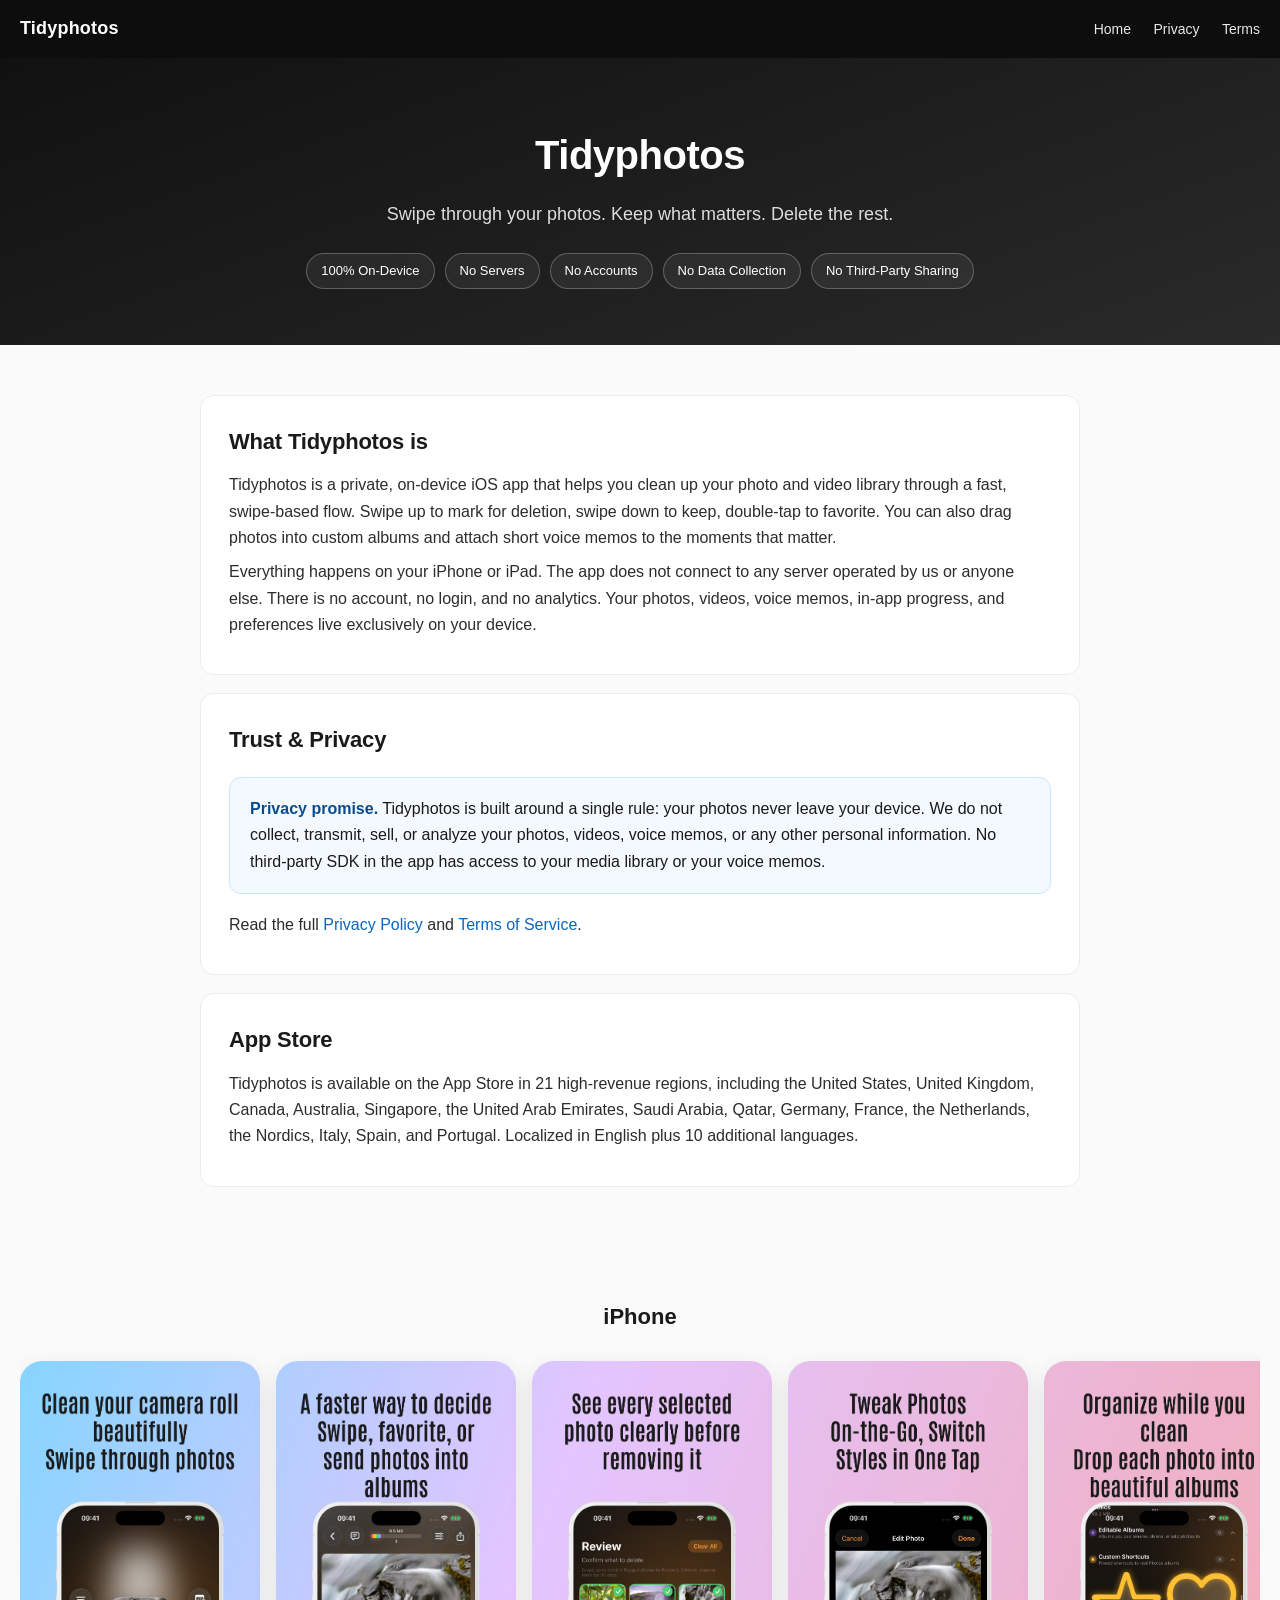
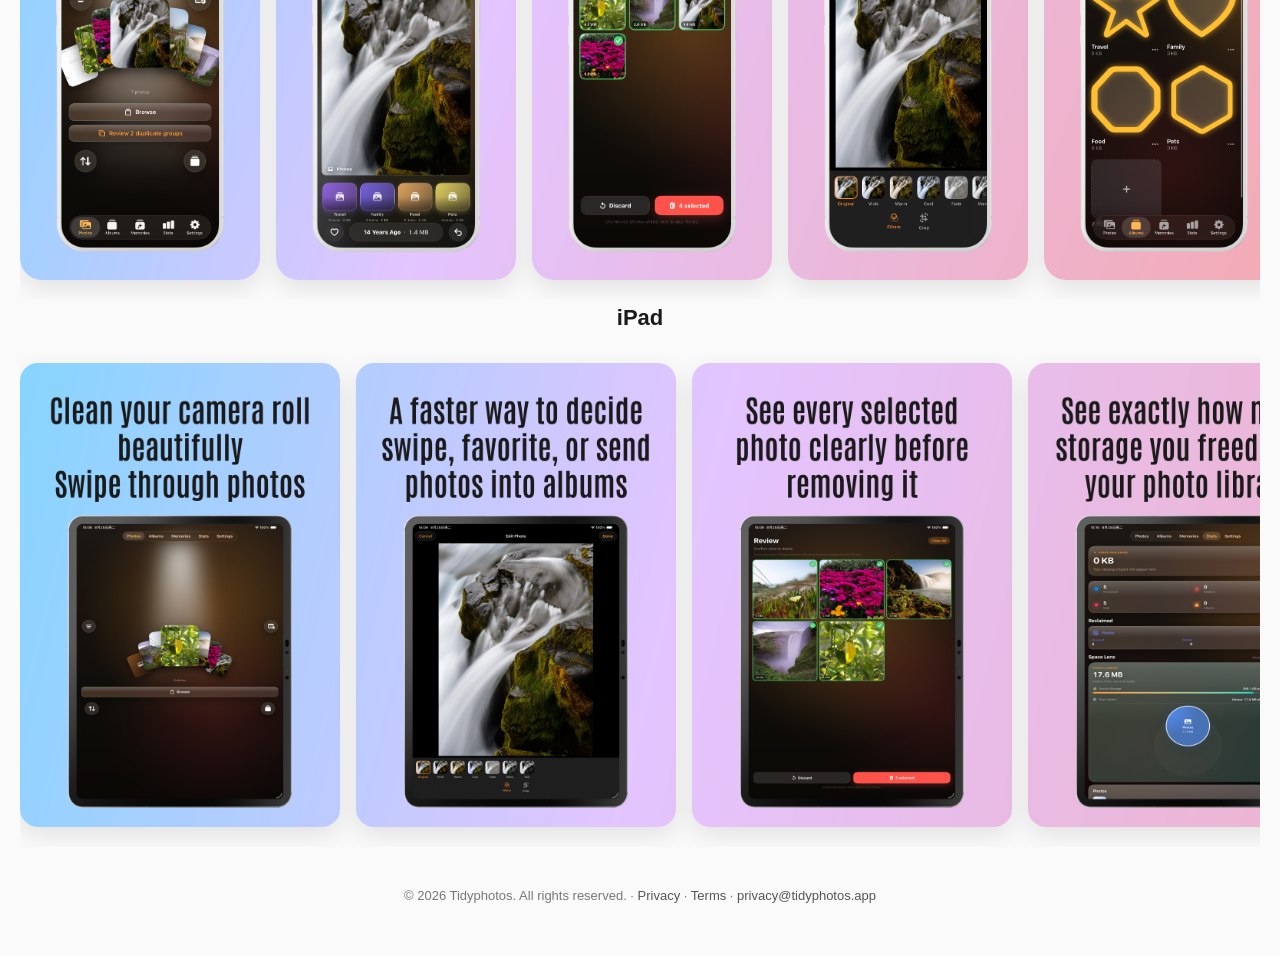
==== index.html @ f94b78f0 "Initial public site: landing, privacy policy, terms, App Store screenshots" ====
<!doctype html>
<html lang="en">
<head>
<meta charset="utf-8">
<meta name="viewport" content="width=device-width, initial-scale=1">
<title>Tidyphotos — 100% On-Device Photo Cleanup for iOS</title>
<meta name="description" content="Tidyphotos is a private, on-device iOS photo and video cleanup app. No servers, no accounts, no data collection, no third-party sharing.">
<link rel="stylesheet" href="styles.css">
</head>
<body>

<nav class="nav">
  <div class="brand">Tidyphotos</div>
  <div class="links">
    <a href="index.html">Home</a>
    <a href="privacy.html">Privacy</a>
    <a href="terms.html">Terms</a>
  </div>
</nav>

<section class="hero">
  <h1>Tidyphotos</h1>
  <div class="sub">Swipe through your photos. Keep what matters. Delete the rest.</div>
  <div class="badges">
    <span class="badge">100% On-Device</span>
    <span class="badge">No Servers</span>
    <span class="badge">No Accounts</span>
    <span class="badge">No Data Collection</span>
    <span class="badge">No Third-Party Sharing</span>
  </div>
</section>

<main class="wrap">

  <section class="block">
    <h2>What Tidyphotos is</h2>
    <p>Tidyphotos is a private, on-device iOS app that helps you clean up your photo and video library through a fast, swipe-based flow. Swipe up to mark for deletion, swipe down to keep, double-tap to favorite. You can also drag photos into custom albums and attach short voice memos to the moments that matter.</p>
    <p>Everything happens on your iPhone or iPad. The app does not connect to any server operated by us or anyone else. There is no account, no login, and no analytics. Your photos, videos, voice memos, in-app progress, and preferences live exclusively on your device.</p>
  </section>

  <section class="block">
    <h2>Trust &amp; Privacy</h2>
    <div class="callout">
      <strong>Privacy promise.</strong> Tidyphotos is built around a single rule: your photos never leave your device. We do not collect, transmit, sell, or analyze your photos, videos, voice memos, or any other personal information. No third-party SDK in the app has access to your media library or your voice memos.
    </div>
    <p>Read the full <a href="privacy.html">Privacy Policy</a> and <a href="terms.html">Terms of Service</a>.</p>
  </section>

  <section class="block">
    <h2>App Store</h2>
    <p>Tidyphotos is available on the App Store in 21 high-revenue regions, including the United States, United Kingdom, Canada, Australia, Singapore, the United Arab Emirates, Saudi Arabia, Qatar, Germany, France, the Netherlands, the Nordics, Italy, Spain, and Portugal. Localized in English plus 10 additional languages.</p>
  </section>

</main>

<section class="gallery">
  <h2>iPhone</h2>
  <div class="row">
    <img src="apple-store/iphone/1.png" alt="Tidyphotos iPhone screenshot 1">
    <img src="apple-store/iphone/2.png" alt="Tidyphotos iPhone screenshot 2">
    <img src="apple-store/iphone/3.png" alt="Tidyphotos iPhone screenshot 3">
    <img src="apple-store/iphone/4.png" alt="Tidyphotos iPhone screenshot 4">
    <img src="apple-store/iphone/5.png" alt="Tidyphotos iPhone screenshot 5">
    <img src="apple-store/iphone/6.png" alt="Tidyphotos iPhone screenshot 6">
    <img src="apple-store/iphone/7.png" alt="Tidyphotos iPhone screenshot 7">
    <img src="apple-store/iphone/8.png" alt="Tidyphotos iPhone screenshot 8">
    <img src="apple-store/iphone/9.png" alt="Tidyphotos iPhone screenshot 9">
    <img src="apple-store/iphone/10.png" alt="Tidyphotos iPhone screenshot 10">
  </div>

  <h2>iPad</h2>
  <div class="row ipad">
    <img src="apple-store/ipad/Chongshan-screen-01.png" alt="Tidyphotos iPad screenshot 1">
    <img src="apple-store/ipad/Chongshan-screen-02.png" alt="Tidyphotos iPad screenshot 2">
    <img src="apple-store/ipad/Chongshan-screen-03.png" alt="Tidyphotos iPad screenshot 3">
    <img src="apple-store/ipad/Chongshan-screen-04.png" alt="Tidyphotos iPad screenshot 4">
    <img src="apple-store/ipad/Chongshan-screen-05.png" alt="Tidyphotos iPad screenshot 5">
    <img src="apple-store/ipad/Chongshan-screen-06.png" alt="Tidyphotos iPad screenshot 6">
  </div>
</section>

<footer>
  &copy; 2026 Tidyphotos. All rights reserved.
  &middot; <a href="privacy.html">Privacy</a>
  &middot; <a href="terms.html">Terms</a>
  &middot; <a href="mailto:privacy@tidyphotos.app">privacy@tidyphotos.app</a>
</footer>

</body>
</html>
---- styles.css ----
/* ===== Base ===== */
* { box-sizing: border-box; margin: 0; padding: 0; }
html { -webkit-text-size-adjust: 100%; }
body {
  font-family: -apple-system, BlinkMacSystemFont, "SF Pro Text", "Helvetica Neue", Arial, sans-serif;
  font-size: 16px;
  line-height: 1.65;
  color: #1a1a1a;
  background: #fafafa;
}
a { color: #0a66c2; text-decoration: none; }
a:hover { text-decoration: underline; }
img { max-width: 100%; height: auto; display: block; }

/* ===== Layout ===== */
.wrap { max-width: 920px; margin: 0 auto; padding: 32px 20px 80px; }
.nav {
  background: #0d0d0d;
  color: #fff;
  padding: 14px 20px;
  display: flex;
  align-items: center;
  justify-content: space-between;
}
.nav .brand { font-weight: 700; font-size: 18px; letter-spacing: 0.2px; }
.nav .links a { color: #fff; margin-left: 18px; font-size: 14px; opacity: 0.9; }
.nav .links a:hover { opacity: 1; text-decoration: underline; }

/* ===== Hero (index only) ===== */
.hero {
  background: linear-gradient(160deg, #111 0%, #2a2a2a 100%);
  color: #fff;
  padding: 64px 20px 56px;
  text-align: center;
}
.hero h1 { font-size: 40px; font-weight: 800; letter-spacing: -0.5px; }
.hero .sub { font-size: 18px; opacity: 0.85; margin-top: 12px; }
.hero .badges {
  margin-top: 24px;
  display: inline-flex;
  gap: 10px;
  flex-wrap: wrap;
  justify-content: center;
}
.hero .badge {
  border: 1px solid rgba(255,255,255,0.25);
  border-radius: 999px;
  padding: 6px 14px;
  font-size: 13px;
  background: rgba(255,255,255,0.06);
}

/* ===== Section ===== */
section.block {
  background: #fff;
  border: 1px solid #ececec;
  border-radius: 14px;
  padding: 28px 28px;
  margin-top: 18px;
}
section.block h2 {
  font-size: 22px;
  font-weight: 700;
  margin-bottom: 12px;
  letter-spacing: -0.2px;
}
section.block h3 {
  font-size: 16px;
  font-weight: 700;
  margin-top: 18px;
  margin-bottom: 6px;
}
section.block p { margin: 8px 0; color: #2c2c2c; }
section.block ul { margin: 8px 0 8px 22px; }
section.block li { margin: 6px 0; color: #2c2c2c; }

/* ===== Highlight box ===== */
.callout {
  border: 1px solid #c8e6ff;
  background: #f3f9ff;
  border-radius: 12px;
  padding: 18px 20px;
  margin: 18px 0;
}
.callout strong { color: #084c8d; }

/* ===== Gallery (index only) ===== */
.gallery { padding: 32px 20px 8px; }
.gallery h2 { text-align: center; font-size: 22px; margin-bottom: 18px; }
.gallery .row { display: flex; gap: 16px; overflow-x: auto; padding: 8px 4px 20px; scroll-snap-type: x mandatory; }
.gallery .row img {
  flex: 0 0 auto;
  width: 240px;
  border-radius: 22px;
  box-shadow: 0 8px 24px rgba(0,0,0,0.10);
  scroll-snap-align: start;
}
.gallery .row.ipad img { width: 320px; border-radius: 18px; }

/* ===== Footer ===== */
footer {
  text-align: center;
  color: #777;
  font-size: 13px;
  padding: 30px 20px 50px;
}
footer a { color: #555; }

/* ===== Legal pages niceties ===== */
.legal header.legal-head {
  background: #fff;
  border-bottom: 1px solid #ececec;
  padding: 22px 20px 18px;
}
.legal header.legal-head h1 { font-size: 26px; letter-spacing: -0.3px; }
.legal header.legal-head .meta { color: #777; font-size: 13px; margin-top: 6px; }
.toc { font-size: 14px; }
.toc a { color: #2a2a2a; }
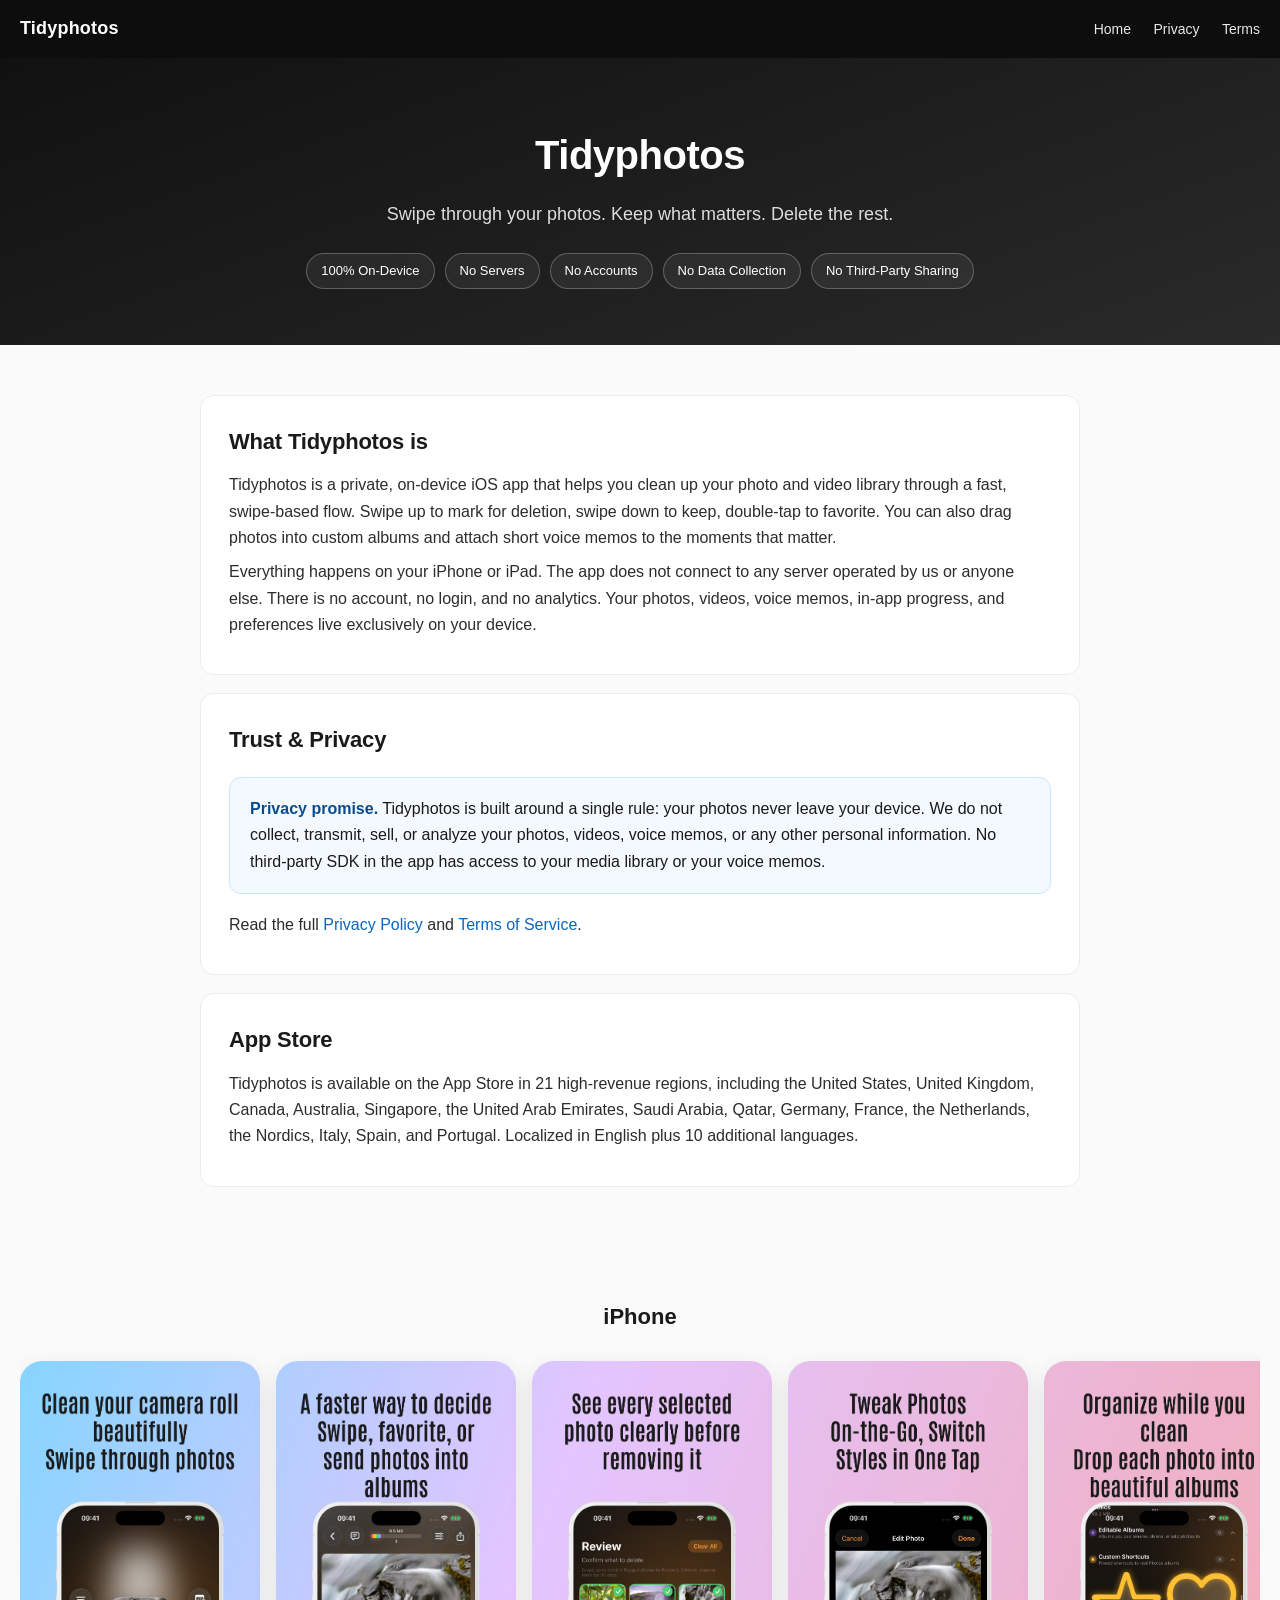
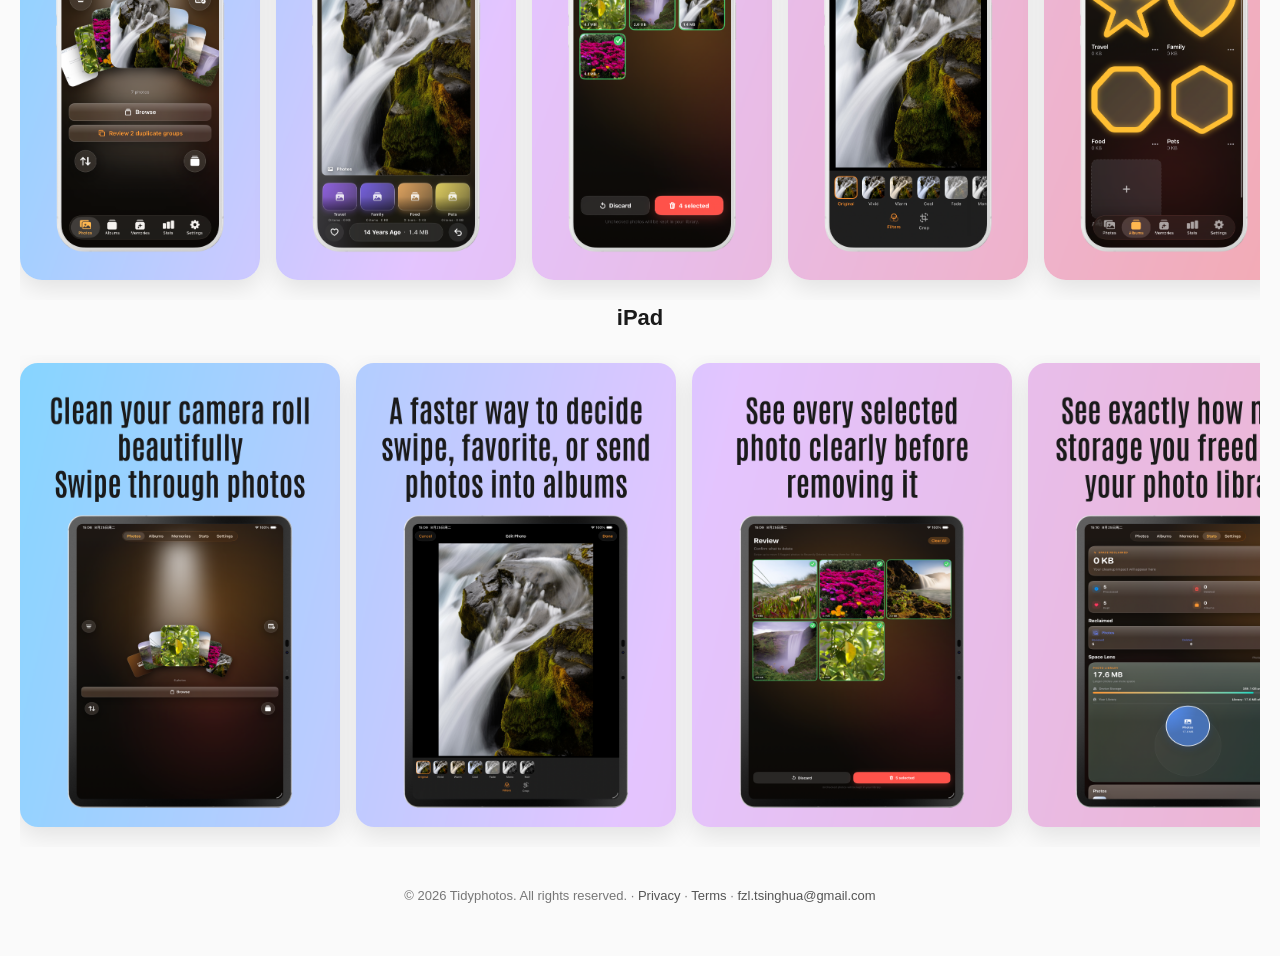
==== commit 83f8cafe: "Replace placeholders with real publisher info: Fu Zhonglin (付忠霖), fzl.tsinghua@gmail.com" ====
--- a/index.html
+++ b/index.html
@@ -83,7 +83,7 @@
   &copy; 2026 Tidyphotos. All rights reserved.
   &middot; <a href="privacy.html">Privacy</a>
   &middot; <a href="terms.html">Terms</a>
-  &middot; <a href="mailto:privacy@tidyphotos.app">privacy@tidyphotos.app</a>
+  &middot; <a href="mailto:fzl.tsinghua@gmail.com">fzl.tsinghua@gmail.com</a>
 </footer>
 
 </body>
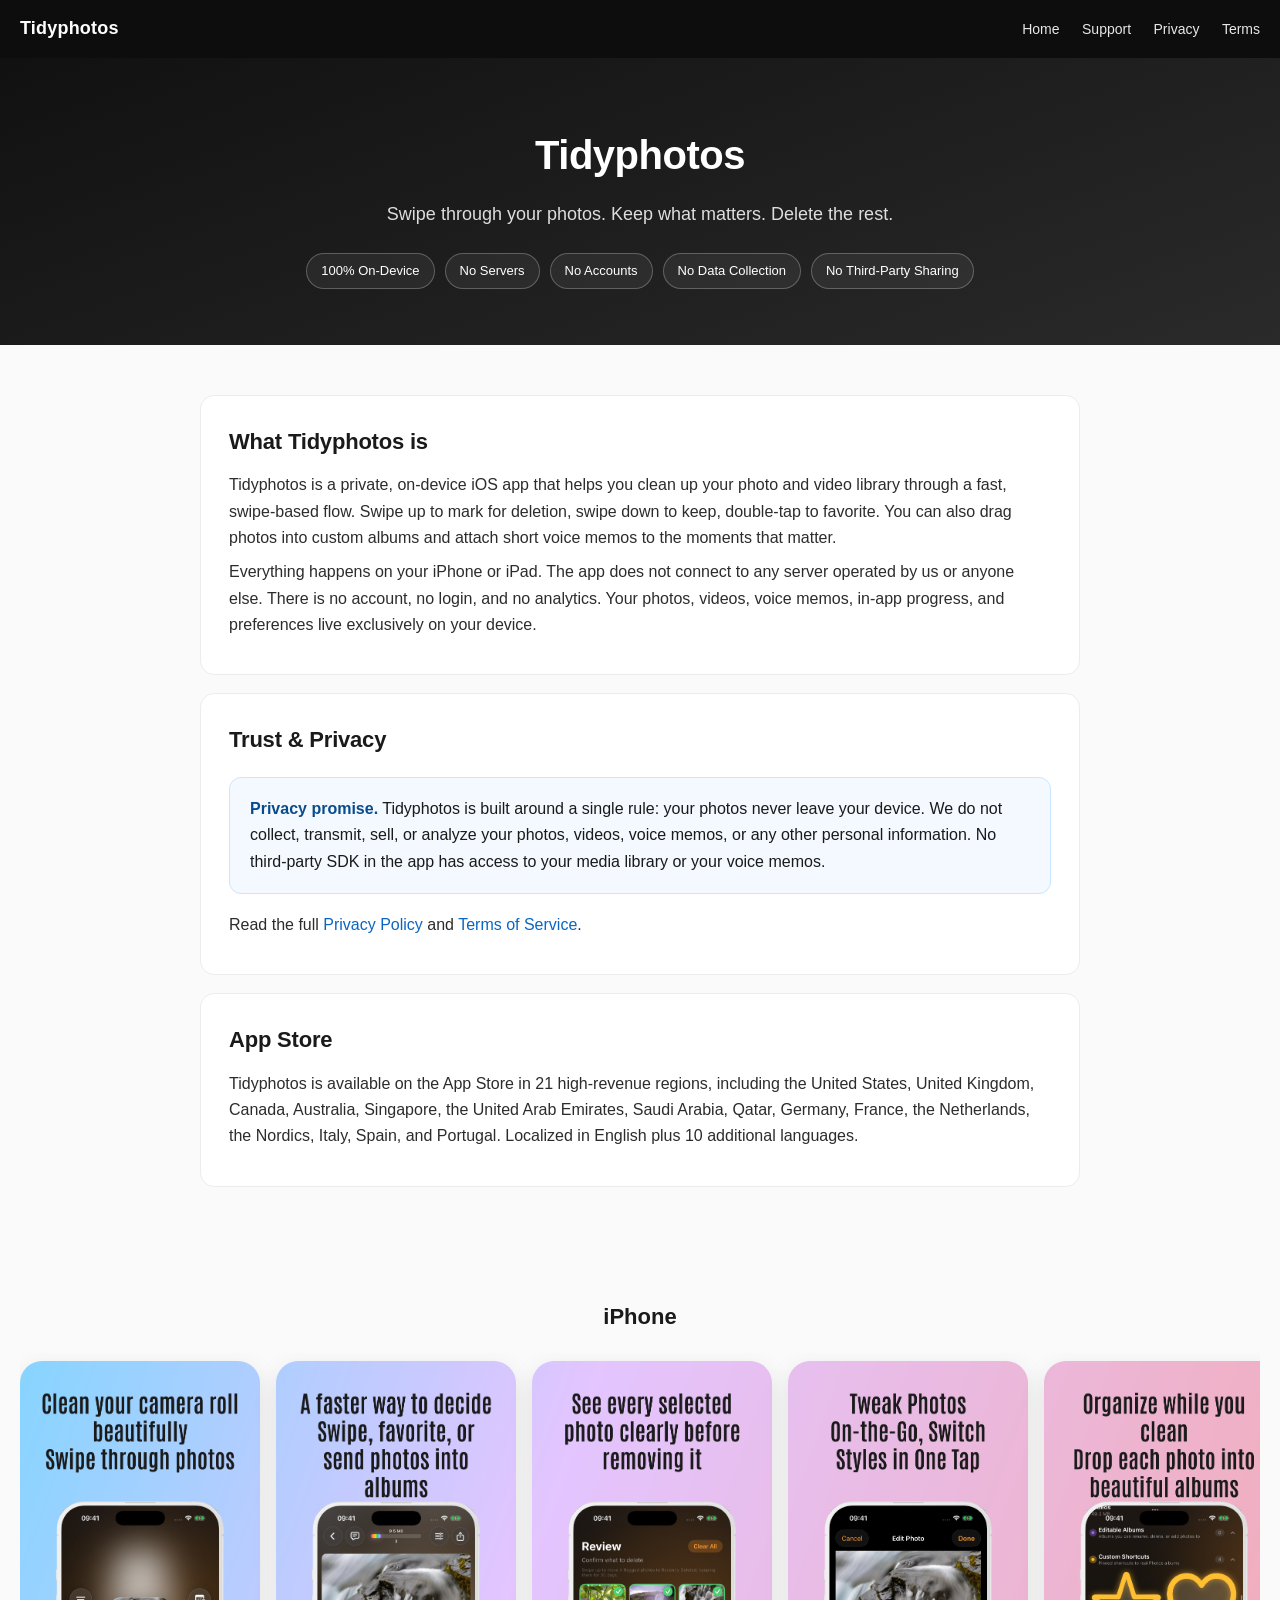
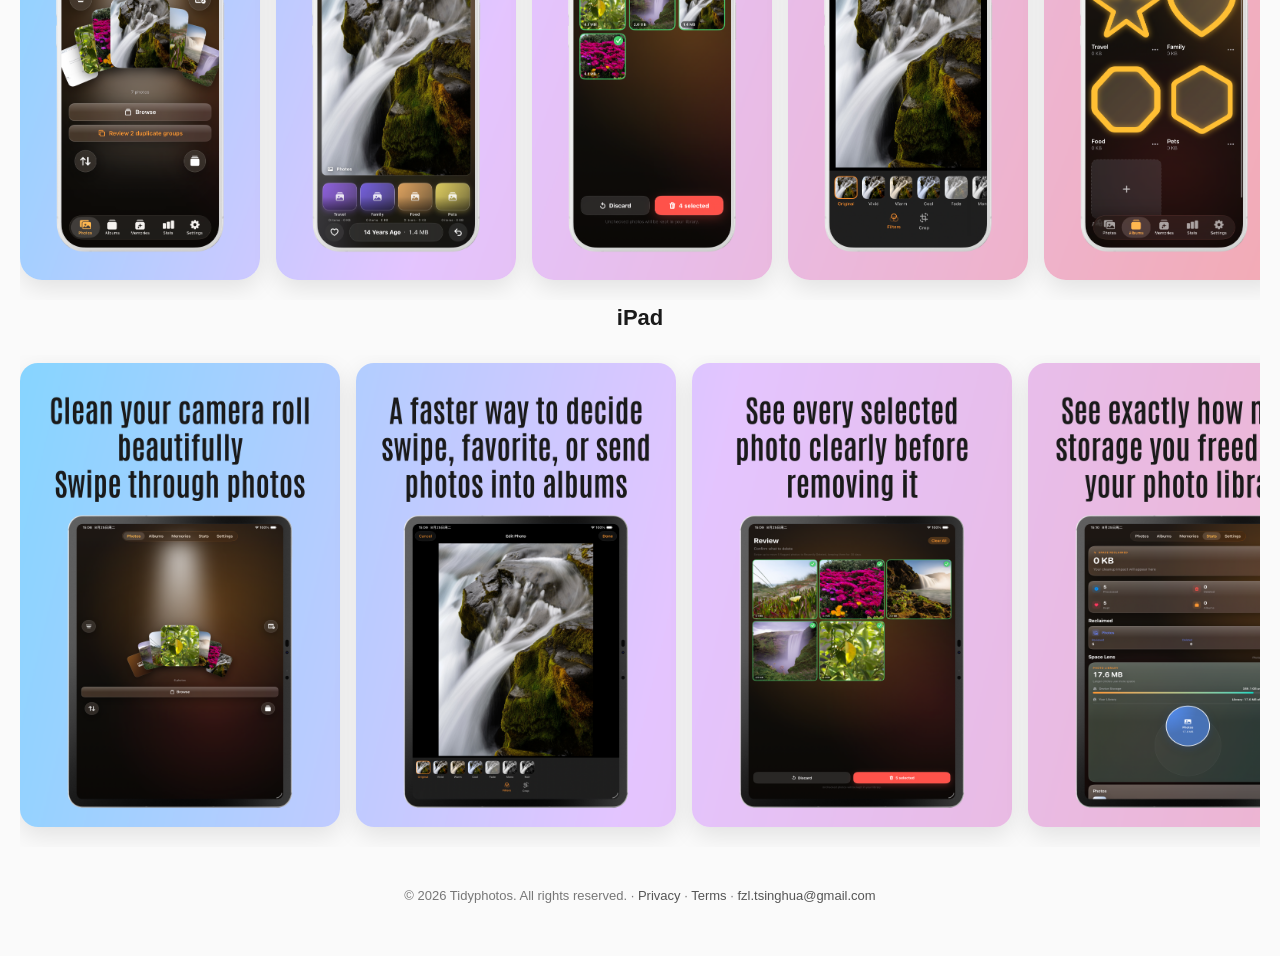
==== commit 79a20558: "Add Support page (FAQ + troubleshooting + contact); wire Support link into nav and footer; document " ====
--- a/index.html
+++ b/index.html
@@ -13,6 +13,7 @@
   <div class="brand">Tidyphotos</div>
   <div class="links">
     <a href="index.html">Home</a>
+    <a href="support.html">Support</a>
     <a href="privacy.html">Privacy</a>
     <a href="terms.html">Terms</a>
   </div>
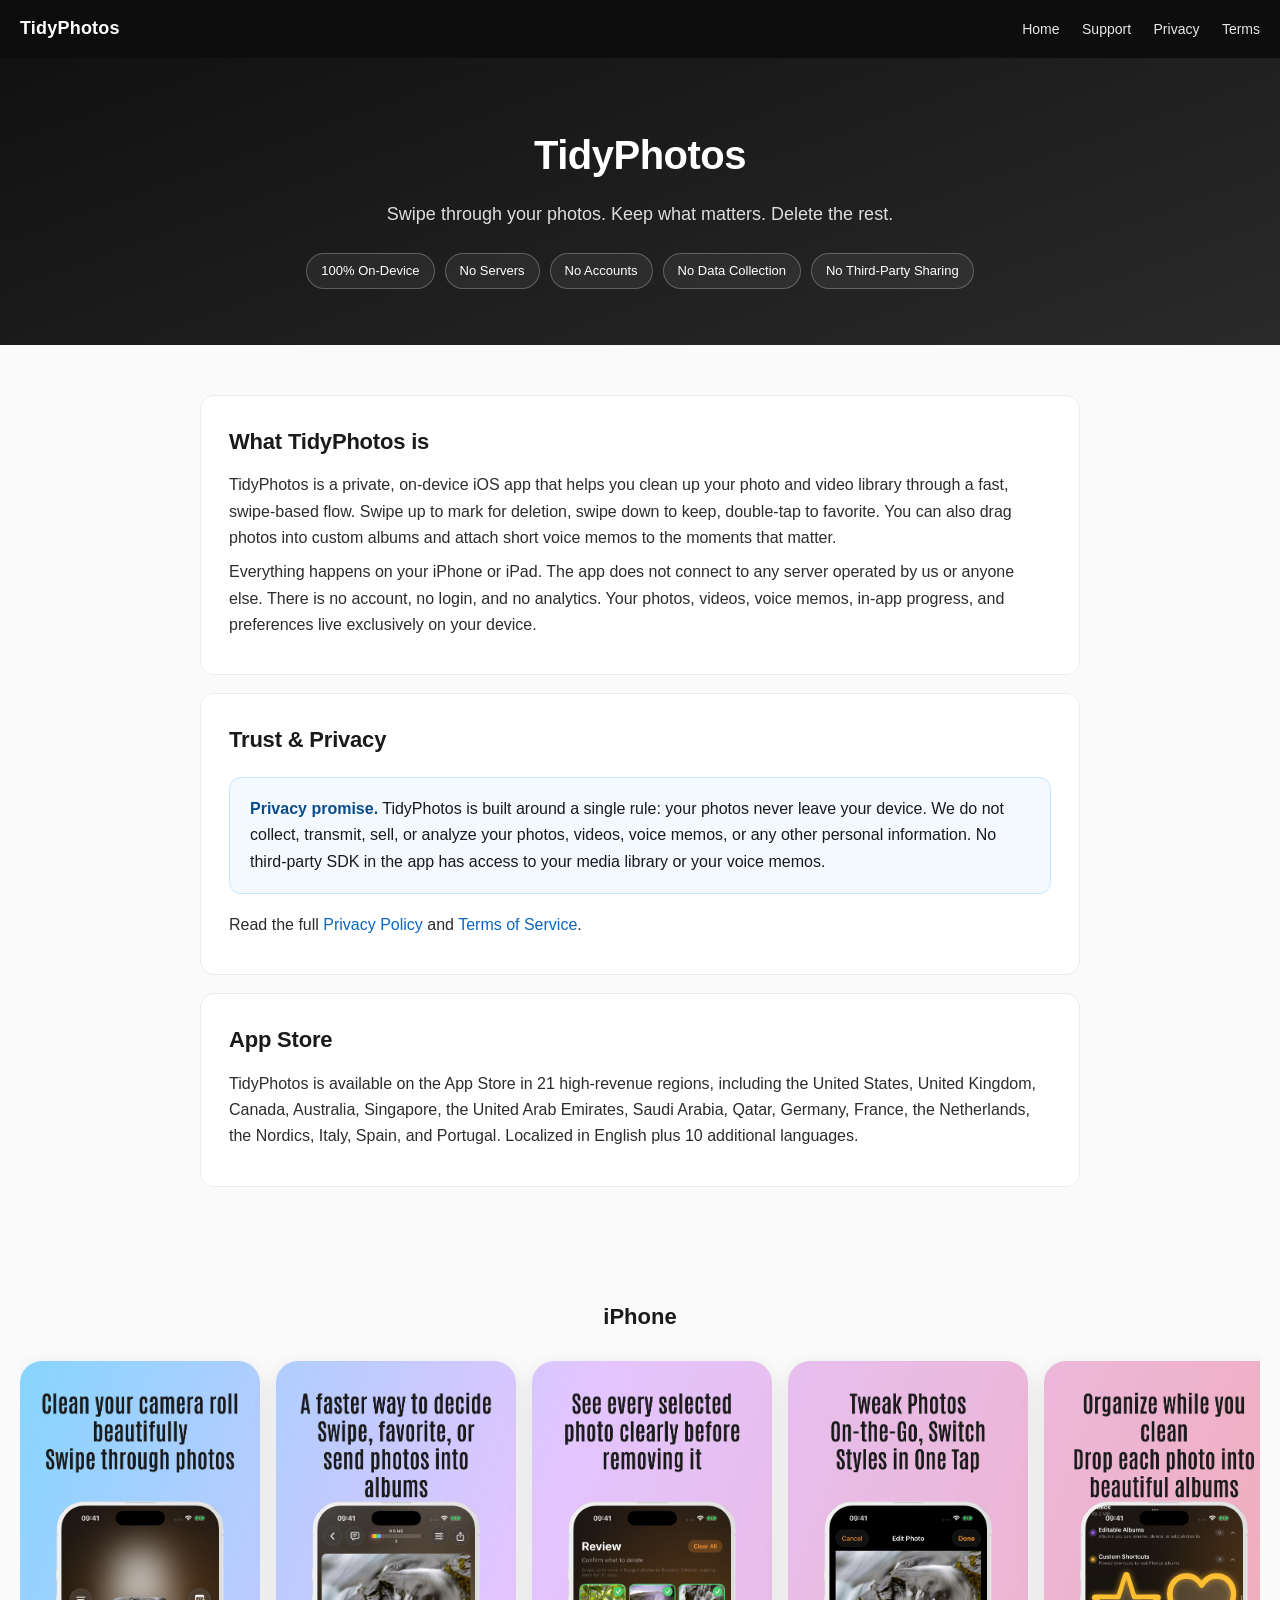
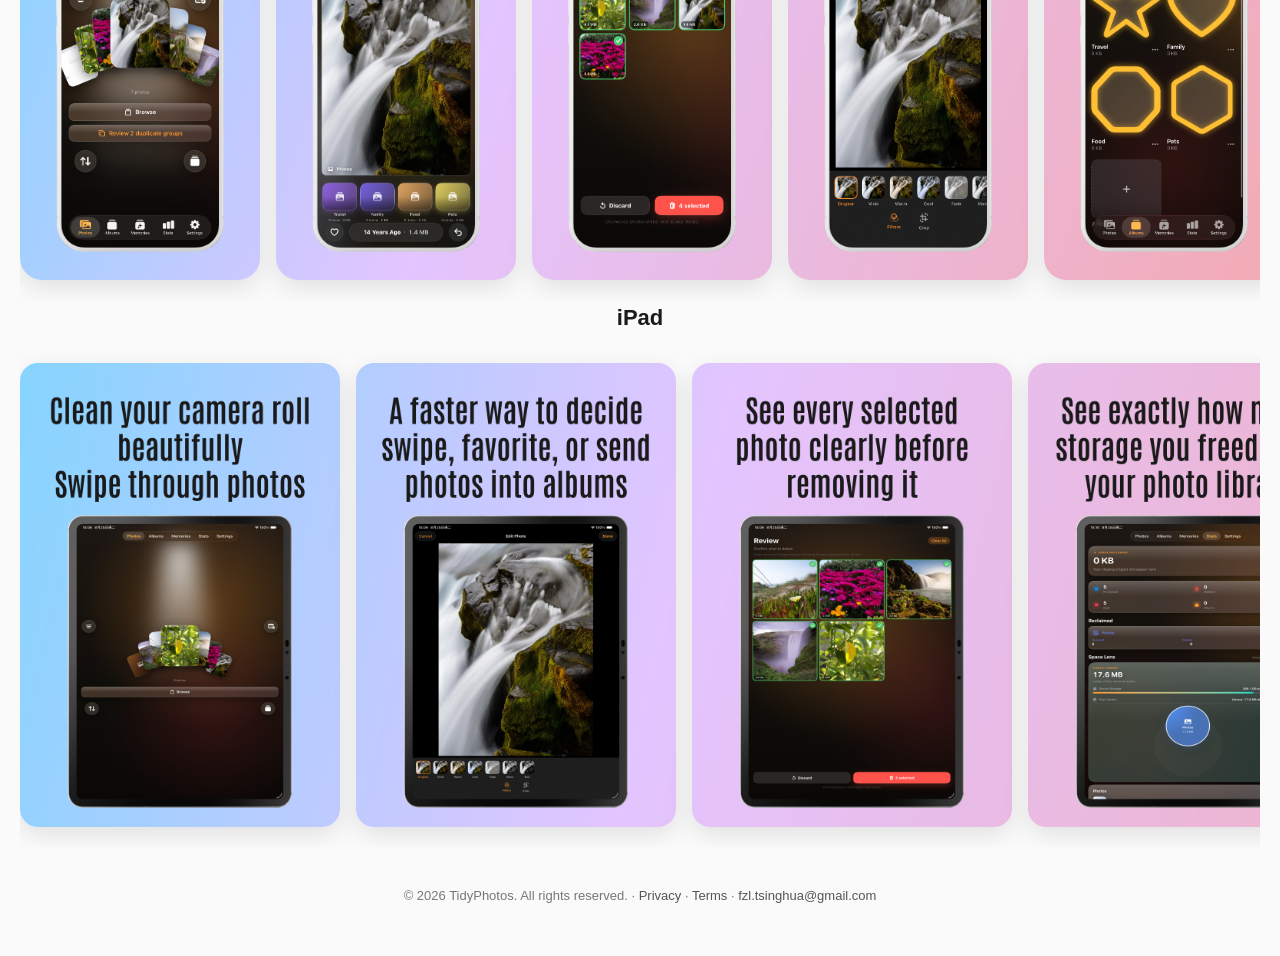
==== commit 51cc92cb: "Rename brand Tidyphotos -> TidyPhotos to match App Store Display Name The public site (Privacy Polic" ====
--- a/index.html
+++ b/index.html
@@ -3,14 +3,14 @@
 <head>
 <meta charset="utf-8">
 <meta name="viewport" content="width=device-width, initial-scale=1">
-<title>Tidyphotos — 100% On-Device Photo Cleanup for iOS</title>
-<meta name="description" content="Tidyphotos is a private, on-device iOS photo and video cleanup app. No servers, no accounts, no data collection, no third-party sharing.">
+<title>TidyPhotos — 100% On-Device Photo Cleanup for iOS</title>
+<meta name="description" content="TidyPhotos is a private, on-device iOS photo and video cleanup app. No servers, no accounts, no data collection, no third-party sharing.">
 <link rel="stylesheet" href="styles.css">
 </head>
 <body>
 
 <nav class="nav">
-  <div class="brand">Tidyphotos</div>
+  <div class="brand">TidyPhotos</div>
   <div class="links">
     <a href="index.html">Home</a>
     <a href="support.html">Support</a>
@@ -20,7 +20,7 @@
 </nav>
 
 <section class="hero">
-  <h1>Tidyphotos</h1>
+  <h1>TidyPhotos</h1>
   <div class="sub">Swipe through your photos. Keep what matters. Delete the rest.</div>
   <div class="badges">
     <span class="badge">100% On-Device</span>
@@ -34,22 +34,22 @@
 <main class="wrap">
 
   <section class="block">
-    <h2>What Tidyphotos is</h2>
-    <p>Tidyphotos is a private, on-device iOS app that helps you clean up your photo and video library through a fast, swipe-based flow. Swipe up to mark for deletion, swipe down to keep, double-tap to favorite. You can also drag photos into custom albums and attach short voice memos to the moments that matter.</p>
+    <h2>What TidyPhotos is</h2>
+    <p>TidyPhotos is a private, on-device iOS app that helps you clean up your photo and video library through a fast, swipe-based flow. Swipe up to mark for deletion, swipe down to keep, double-tap to favorite. You can also drag photos into custom albums and attach short voice memos to the moments that matter.</p>
     <p>Everything happens on your iPhone or iPad. The app does not connect to any server operated by us or anyone else. There is no account, no login, and no analytics. Your photos, videos, voice memos, in-app progress, and preferences live exclusively on your device.</p>
   </section>
 
   <section class="block">
     <h2>Trust &amp; Privacy</h2>
     <div class="callout">
-      <strong>Privacy promise.</strong> Tidyphotos is built around a single rule: your photos never leave your device. We do not collect, transmit, sell, or analyze your photos, videos, voice memos, or any other personal information. No third-party SDK in the app has access to your media library or your voice memos.
+      <strong>Privacy promise.</strong> TidyPhotos is built around a single rule: your photos never leave your device. We do not collect, transmit, sell, or analyze your photos, videos, voice memos, or any other personal information. No third-party SDK in the app has access to your media library or your voice memos.
     </div>
     <p>Read the full <a href="privacy.html">Privacy Policy</a> and <a href="terms.html">Terms of Service</a>.</p>
   </section>
 
   <section class="block">
     <h2>App Store</h2>
-    <p>Tidyphotos is available on the App Store in 21 high-revenue regions, including the United States, United Kingdom, Canada, Australia, Singapore, the United Arab Emirates, Saudi Arabia, Qatar, Germany, France, the Netherlands, the Nordics, Italy, Spain, and Portugal. Localized in English plus 10 additional languages.</p>
+    <p>TidyPhotos is available on the App Store in 21 high-revenue regions, including the United States, United Kingdom, Canada, Australia, Singapore, the United Arab Emirates, Saudi Arabia, Qatar, Germany, France, the Netherlands, the Nordics, Italy, Spain, and Portugal. Localized in English plus 10 additional languages.</p>
   </section>
 
 </main>
@@ -57,31 +57,31 @@
 <section class="gallery">
   <h2>iPhone</h2>
   <div class="row">
-    <img src="apple-store/iphone/1.png" alt="Tidyphotos iPhone screenshot 1">
-    <img src="apple-store/iphone/2.png" alt="Tidyphotos iPhone screenshot 2">
-    <img src="apple-store/iphone/3.png" alt="Tidyphotos iPhone screenshot 3">
-    <img src="apple-store/iphone/4.png" alt="Tidyphotos iPhone screenshot 4">
-    <img src="apple-store/iphone/5.png" alt="Tidyphotos iPhone screenshot 5">
-    <img src="apple-store/iphone/6.png" alt="Tidyphotos iPhone screenshot 6">
-    <img src="apple-store/iphone/7.png" alt="Tidyphotos iPhone screenshot 7">
-    <img src="apple-store/iphone/8.png" alt="Tidyphotos iPhone screenshot 8">
-    <img src="apple-store/iphone/9.png" alt="Tidyphotos iPhone screenshot 9">
-    <img src="apple-store/iphone/10.png" alt="Tidyphotos iPhone screenshot 10">
+    <img src="apple-store/iphone/1.png" alt="TidyPhotos iPhone screenshot 1">
+    <img src="apple-store/iphone/2.png" alt="TidyPhotos iPhone screenshot 2">
+    <img src="apple-store/iphone/3.png" alt="TidyPhotos iPhone screenshot 3">
+    <img src="apple-store/iphone/4.png" alt="TidyPhotos iPhone screenshot 4">
+    <img src="apple-store/iphone/5.png" alt="TidyPhotos iPhone screenshot 5">
+    <img src="apple-store/iphone/6.png" alt="TidyPhotos iPhone screenshot 6">
+    <img src="apple-store/iphone/7.png" alt="TidyPhotos iPhone screenshot 7">
+    <img src="apple-store/iphone/8.png" alt="TidyPhotos iPhone screenshot 8">
+    <img src="apple-store/iphone/9.png" alt="TidyPhotos iPhone screenshot 9">
+    <img src="apple-store/iphone/10.png" alt="TidyPhotos iPhone screenshot 10">
   </div>
 
   <h2>iPad</h2>
   <div class="row ipad">
-    <img src="apple-store/ipad/Chongshan-screen-01.png" alt="Tidyphotos iPad screenshot 1">
-    <img src="apple-store/ipad/Chongshan-screen-02.png" alt="Tidyphotos iPad screenshot 2">
-    <img src="apple-store/ipad/Chongshan-screen-03.png" alt="Tidyphotos iPad screenshot 3">
-    <img src="apple-store/ipad/Chongshan-screen-04.png" alt="Tidyphotos iPad screenshot 4">
-    <img src="apple-store/ipad/Chongshan-screen-05.png" alt="Tidyphotos iPad screenshot 5">
-    <img src="apple-store/ipad/Chongshan-screen-06.png" alt="Tidyphotos iPad screenshot 6">
+    <img src="apple-store/ipad/Chongshan-screen-01.png" alt="TidyPhotos iPad screenshot 1">
+    <img src="apple-store/ipad/Chongshan-screen-02.png" alt="TidyPhotos iPad screenshot 2">
+    <img src="apple-store/ipad/Chongshan-screen-03.png" alt="TidyPhotos iPad screenshot 3">
+    <img src="apple-store/ipad/Chongshan-screen-04.png" alt="TidyPhotos iPad screenshot 4">
+    <img src="apple-store/ipad/Chongshan-screen-05.png" alt="TidyPhotos iPad screenshot 5">
+    <img src="apple-store/ipad/Chongshan-screen-06.png" alt="TidyPhotos iPad screenshot 6">
   </div>
 </section>
 
 <footer>
-  &copy; 2026 Tidyphotos. All rights reserved.
+  &copy; 2026 TidyPhotos. All rights reserved.
   &middot; <a href="privacy.html">Privacy</a>
   &middot; <a href="terms.html">Terms</a>
   &middot; <a href="mailto:fzl.tsinghua@gmail.com">fzl.tsinghua@gmail.com</a>
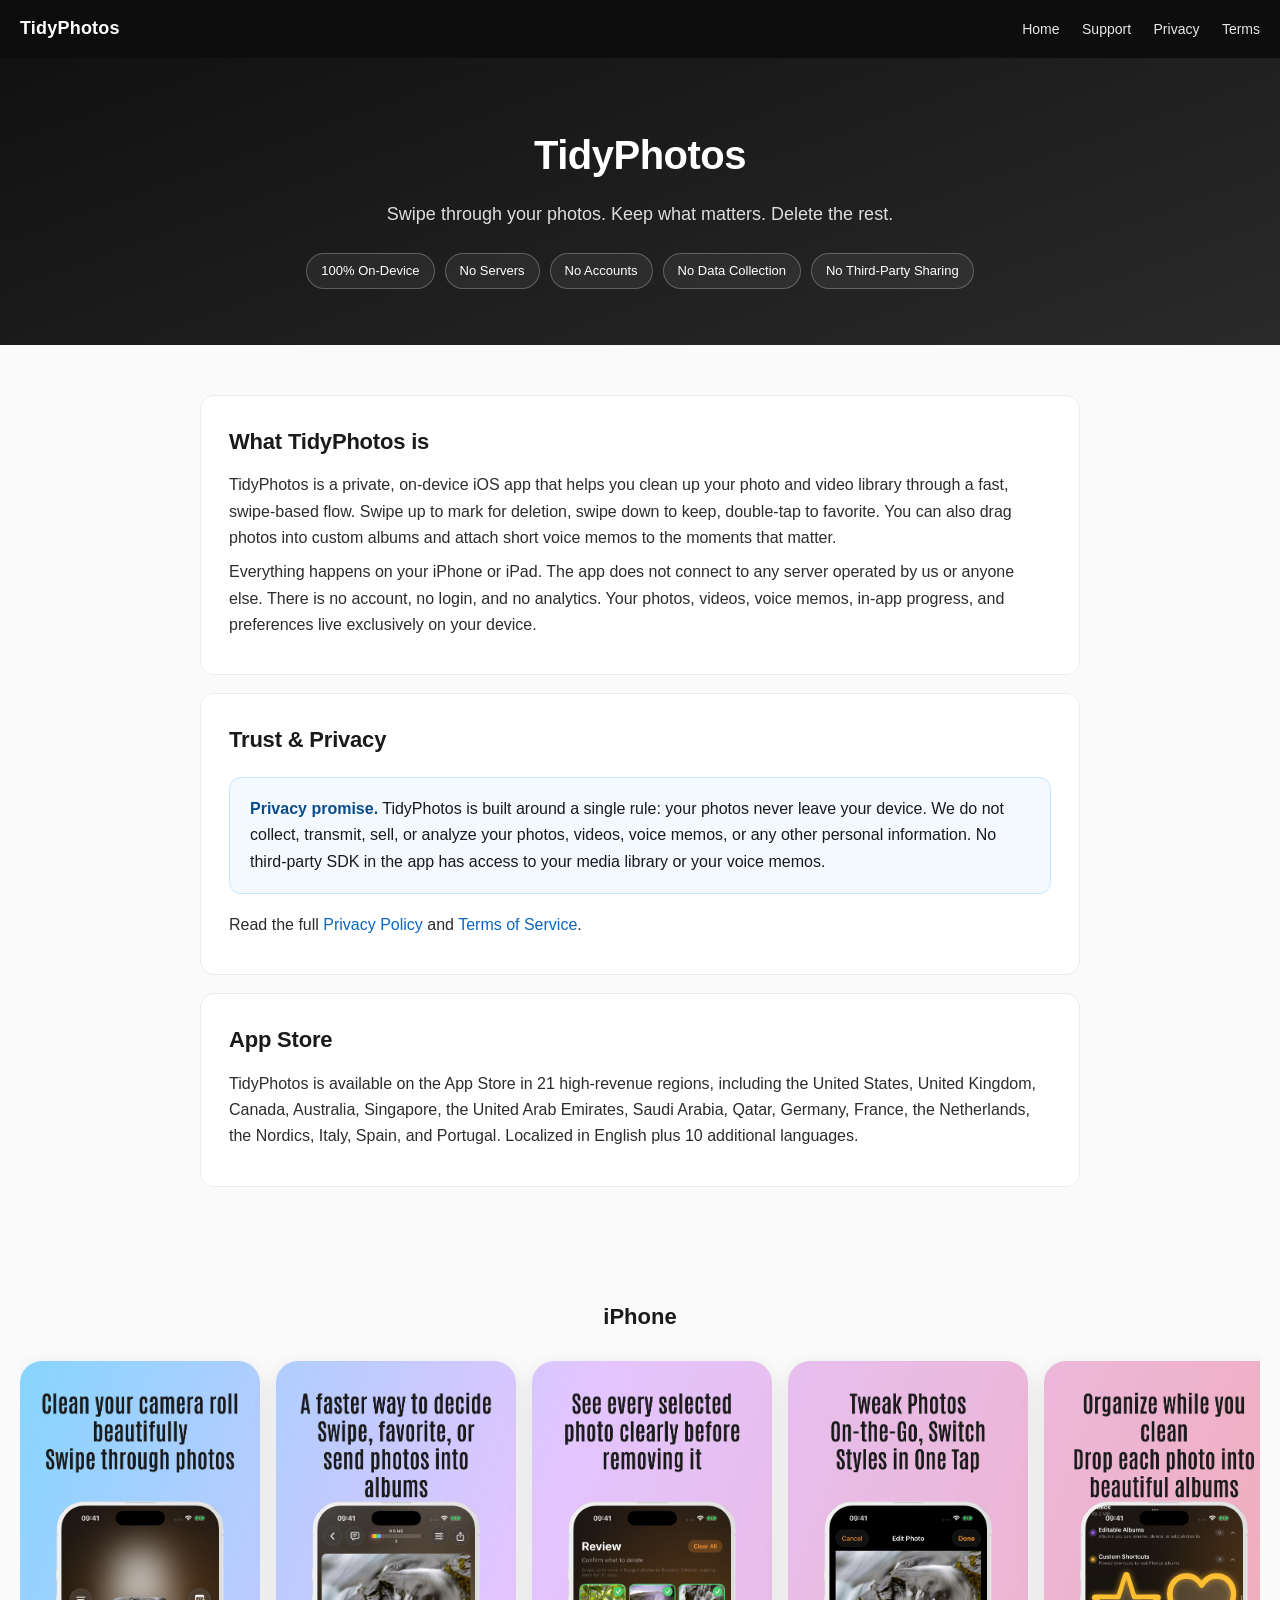
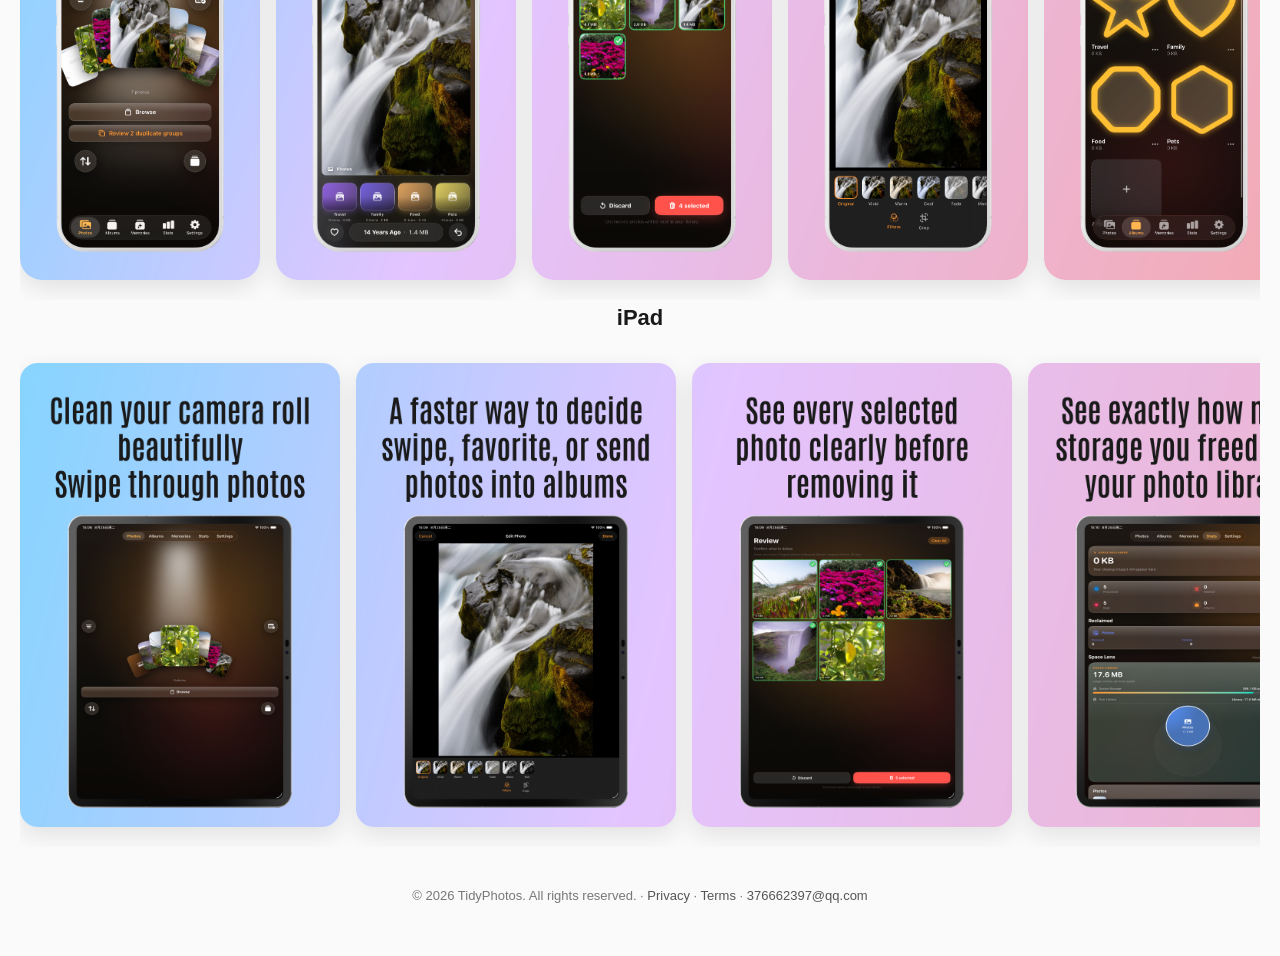
==== commit cbb8e7b5: "Update contact email: fzl.tsinghua@gmail.com -> 376662397@qq.com Replace the publicly-listed contact" ====
--- a/index.html
+++ b/index.html
@@ -84,7 +84,7 @@
   &copy; 2026 TidyPhotos. All rights reserved.
   &middot; <a href="privacy.html">Privacy</a>
   &middot; <a href="terms.html">Terms</a>
-  &middot; <a href="mailto:fzl.tsinghua@gmail.com">fzl.tsinghua@gmail.com</a>
+  &middot; <a href="mailto:376662397@qq.com">376662397@qq.com</a>
 </footer>
 
 </body>
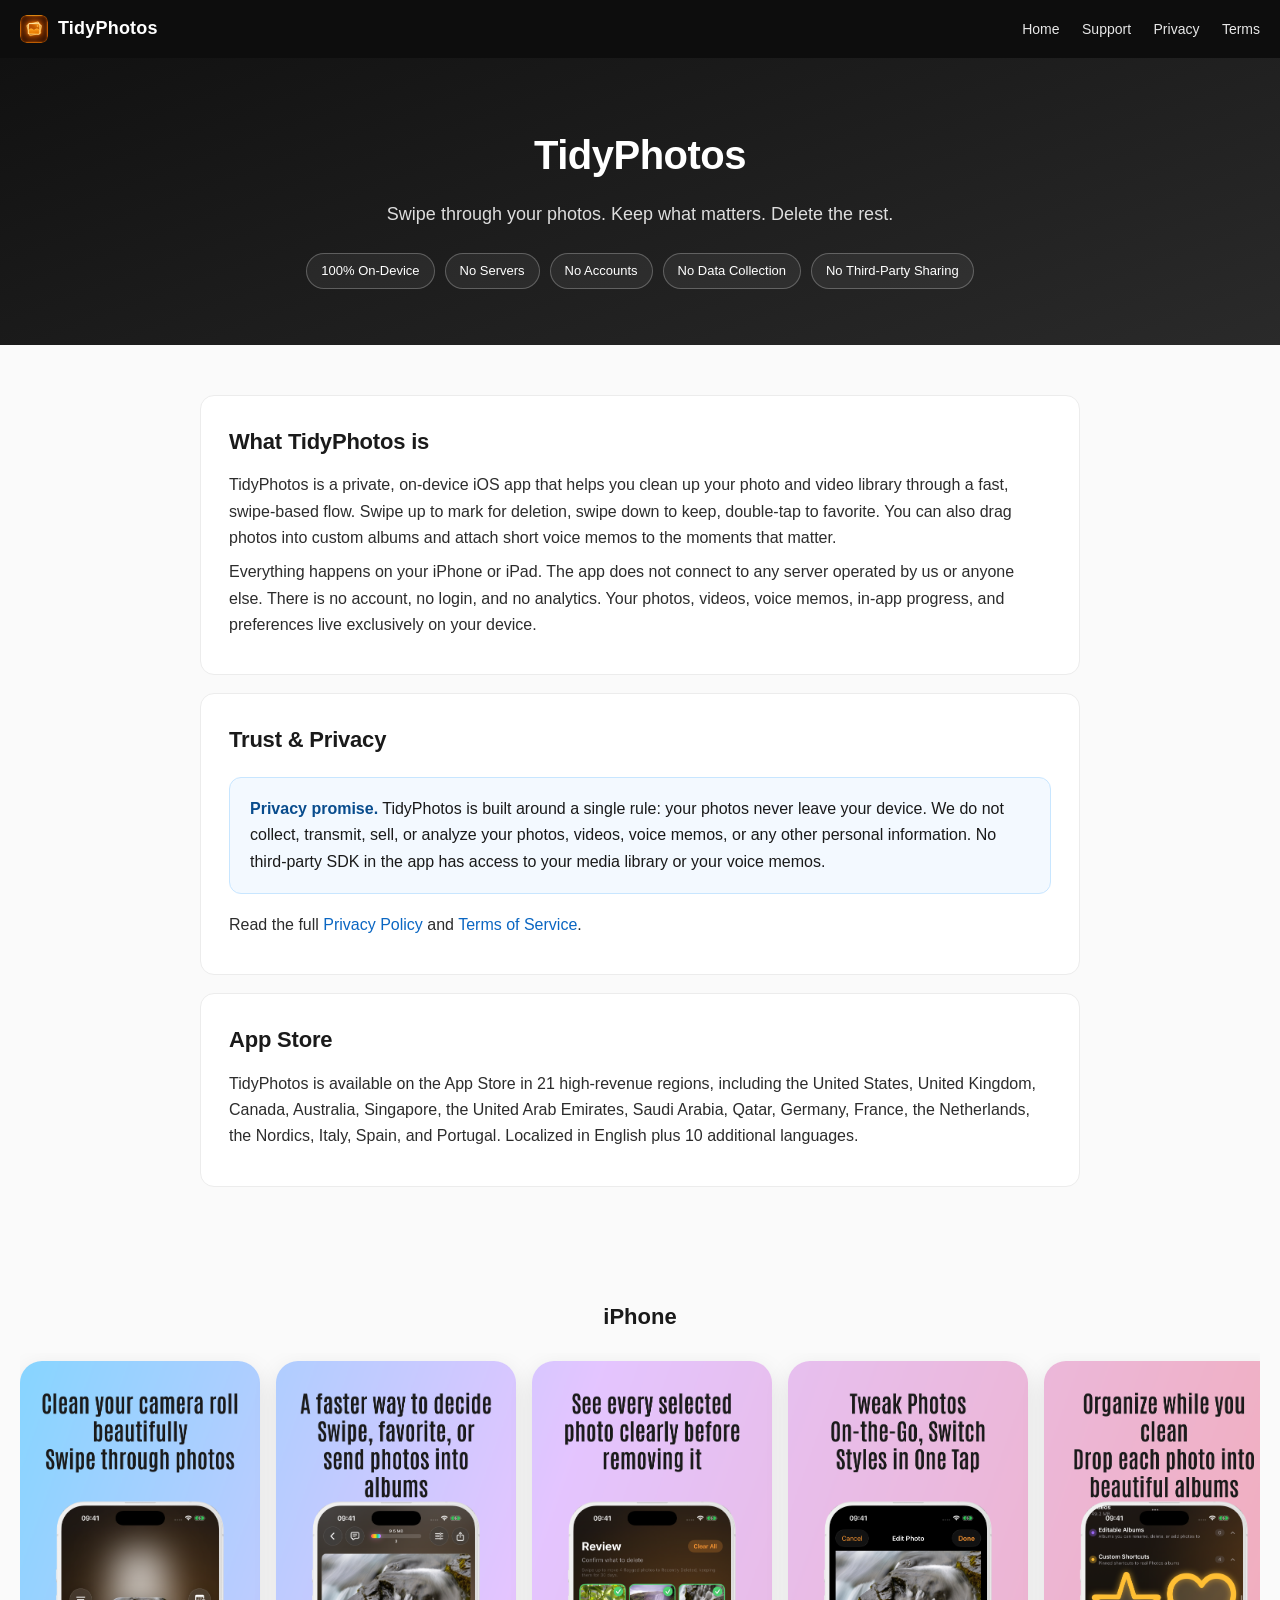
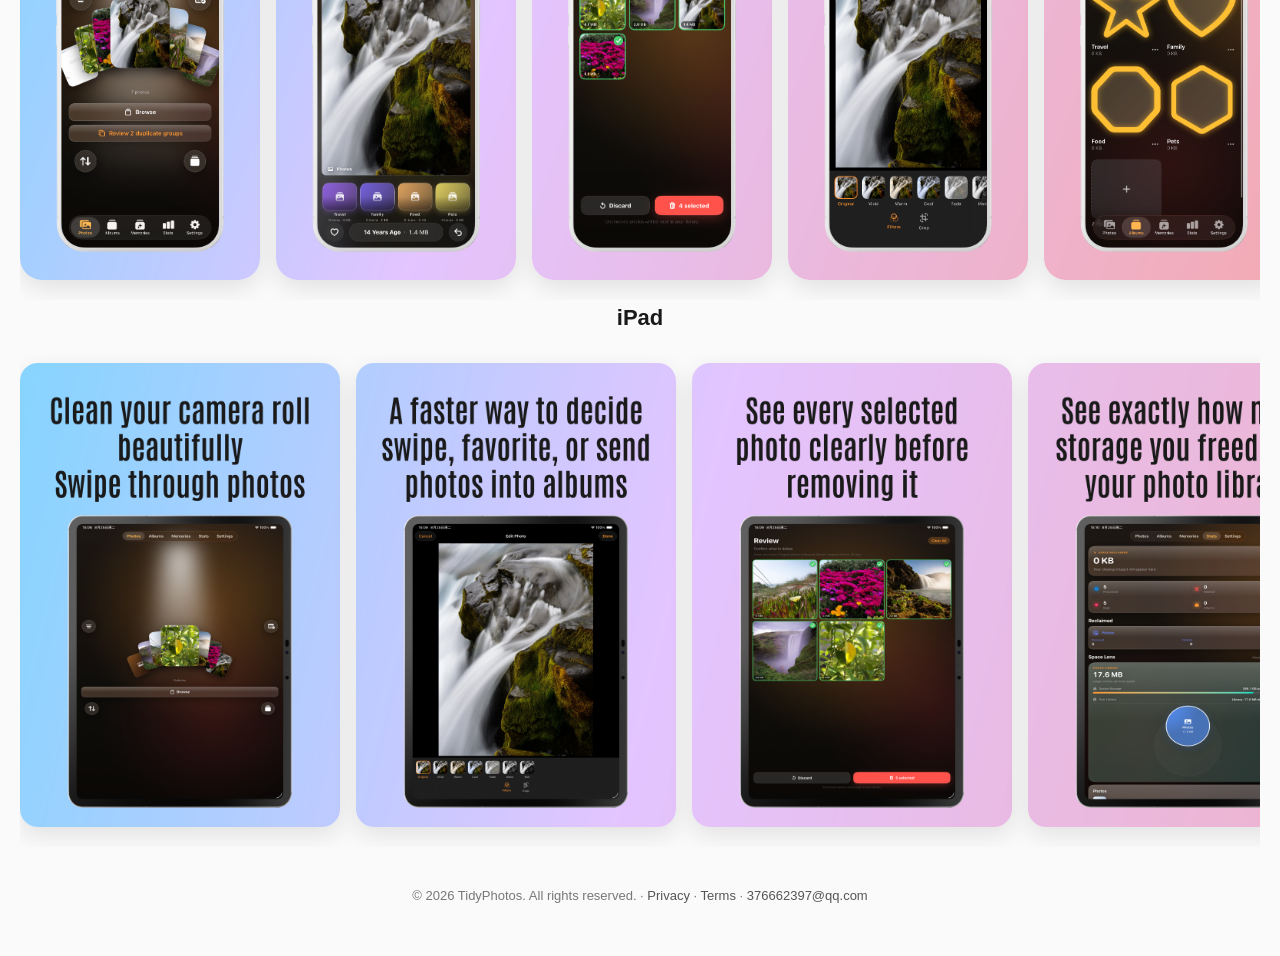
==== commit 0ed0a955: "Add favicon, apple-touch-icon, and nav logo across all 4 pages Add the TidyPhotos app icon to the pu" ====
--- a/index.html
+++ b/index.html
@@ -5,12 +5,14 @@
 <meta name="viewport" content="width=device-width, initial-scale=1">
 <title>TidyPhotos — 100% On-Device Photo Cleanup for iOS</title>
 <meta name="description" content="TidyPhotos is a private, on-device iOS photo and video cleanup app. No servers, no accounts, no data collection, no third-party sharing.">
+<link rel="icon" type="image/png" sizes="32x32" href="favicon-32.png">
+<link rel="apple-touch-icon" sizes="180x180" href="apple-touch-icon.png">
 <link rel="stylesheet" href="styles.css">
 </head>
 <body>
 
 <nav class="nav">
-  <div class="brand">TidyPhotos</div>
+  <div class="brand"><img class="nav-logo" src="nav-logo.png" alt="">TidyPhotos</div>
   <div class="links">
     <a href="index.html">Home</a>
     <a href="support.html">Support</a>
--- a/styles.css
+++ b/styles.css
@@ -22,7 +22,8 @@
   align-items: center;
   justify-content: space-between;
 }
-.nav .brand { font-weight: 700; font-size: 18px; letter-spacing: 0.2px; }
+.nav .brand { font-weight: 700; font-size: 18px; letter-spacing: 0.2px; display: flex; align-items: center; gap: 10px; }
+.nav .brand .nav-logo { width: 28px; height: 28px; border-radius: 7px; }
 .nav .links a { color: #fff; margin-left: 18px; font-size: 14px; opacity: 0.9; }
 .nav .links a:hover { opacity: 1; text-decoration: underline; }
 
